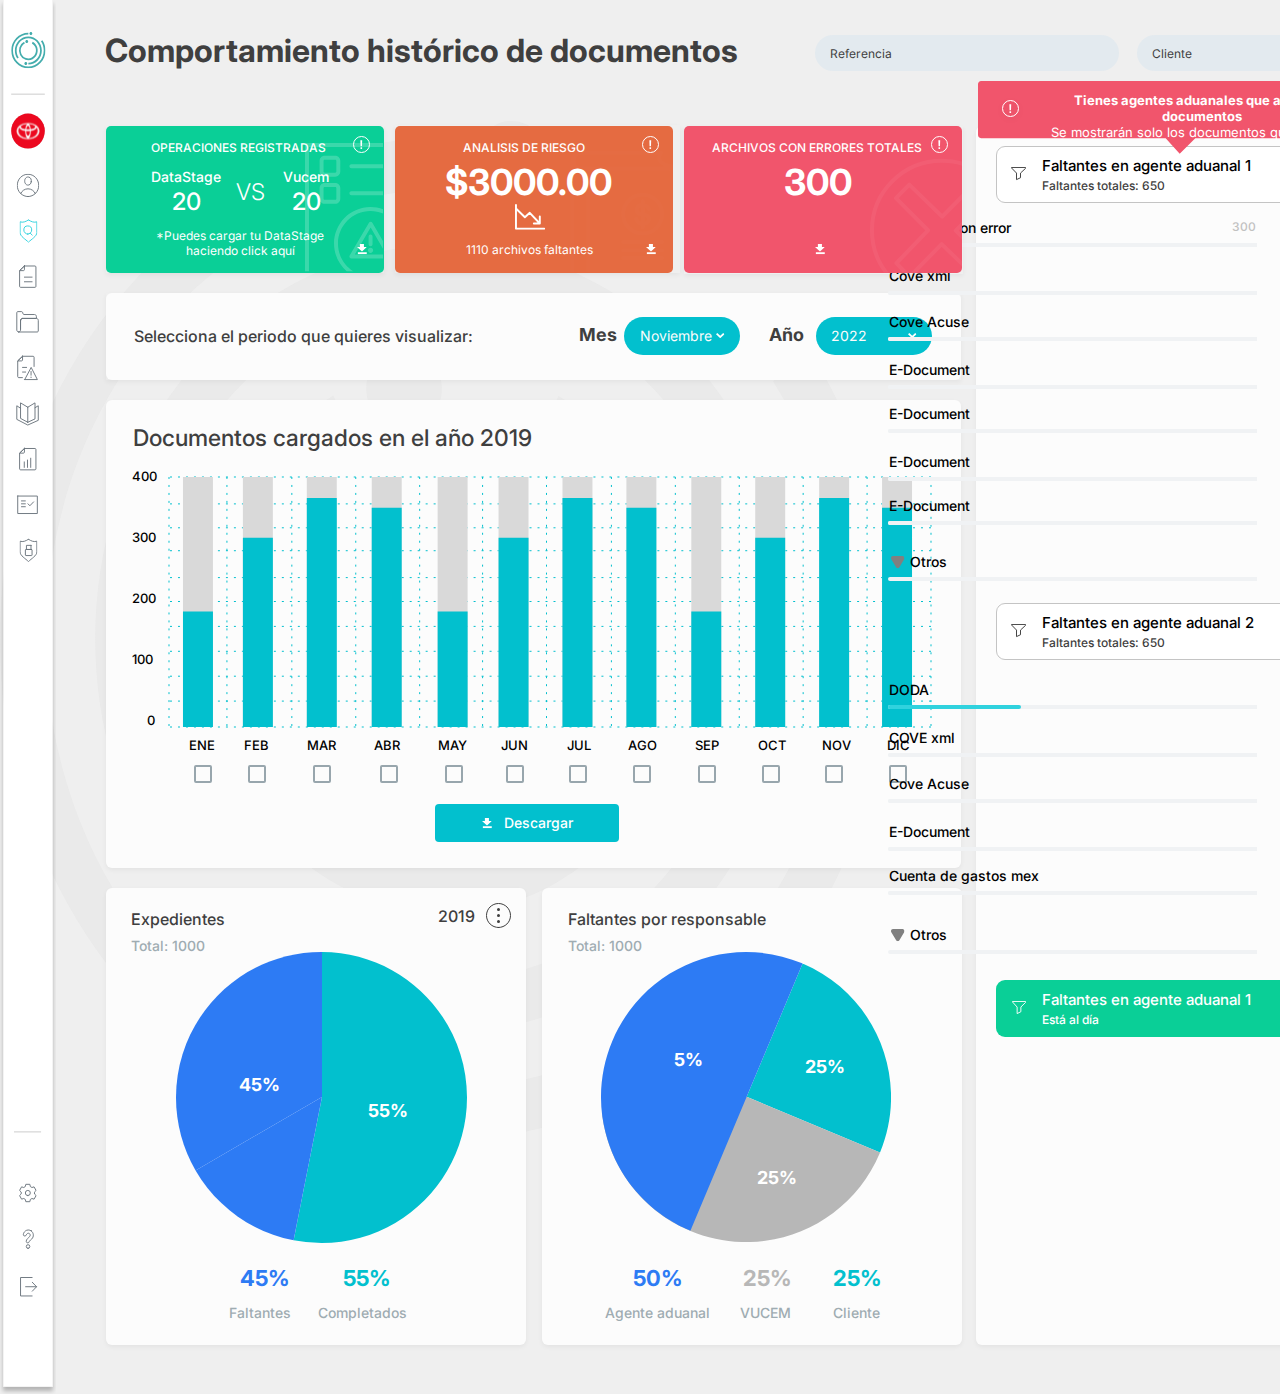
==== comportamiento-historico.html @ 71fe84ea "Updates" ====
<!DOCTYPE html><html><head><meta charset="utf-8"><meta name="viewport" content="initial-scale=1, width=device-width"><link rel="stylesheet" href="comportamiento-historico.23c548e2.css"><link rel="stylesheet" href="comportamiento-historico.319f1b45.css"><link rel="stylesheet" href="https://fonts.googleapis.com/css2?family=Inter:wght@300;400;500;600;700&display=swap"></head><body> <div class="comportamiento-historico1"> <img class="logo-fondo-icon2" alt src="logo-fondo.e79cb5a1.svg"> <img class="moleculenavigation-drawer-icon2" alt src="moleculenavigation-drawer2.df54825b.svg"> <div class="rectangle-parent8"> <div class="group-child53"></div> <b class="mes2">Mes</b> <div class="group-child54"></div> <div class="group-child55"></div> <div class="noviembre2">Noviembre</div> <img class="isolation-mode-icon30" alt src="isolation-mode.5a60eb8f.svg"> <img class="isolation-mode-icon31" alt src="isolation-mode.5a60eb8f.svg"> <div class="div39">2022</div> <b class="ao2">Año</b> <div class="selecciona-el-periodo2"> Selecciona el periodo que quieres visualizar: </div> </div> <div class="comportamiento-historico-child1"></div> <div class="comportamiento-historico-child2"></div> <div class="comportamiento-historico-child3"></div> <img class="comportamiento-historico-child4" alt src="group-10000023641.824ec498.svg"> <div class="comportamiento-historico-child5"></div> <div class="rectangle-parent9"> <div class="group-child56"></div> <img class="isolation-mode-icon32" alt src="isolation-mode11.f5ae2f3a.svg"> <img class="group-child57" alt src="group-1000002362.fb6d9d15.svg"> <div class="div40">400</div> <div class="div41">300</div> <div class="div42">200</div> <div class="div43">100</div> <div class="div44">0</div> <div class="ene1">ENE</div> <div class="feb1">feb</div> <div class="mar1">mar</div> <div class="abr1">abr</div> <div class="may1">may</div> <div class="descargar2">Descargar</div> <div class="jun2">jun</div> <div class="jul1">jul</div> <div class="ago1">ago</div> <div class="sep1">sep</div> <div class="oct1">oct</div> <div class="nov1">nov</div> <div class="dic1">dic</div> <div class="group-child58"></div> <div class="group-child59"></div> <div class="group-child60"></div> <div class="group-child61"></div> <div class="group-child62"></div> <div class="group-child63"></div> <div class="group-child64"></div> <div class="group-child65"></div> <div class="group-child66"></div> <div class="group-child67"></div> <div class="group-child68"></div> <div class="group-child69"></div> <div class="group-child70"></div> </div> <img class="isolation-mode-icon33" alt src="isolation-mode2.e21c428b.svg"> <b class="b24">45%</b> <b class="b25">5%</b> <b class="b26">25%</b> <b class="b27">25%</b> <b class="b28">55%</b> <div class="parent3"> <b class="b29">50%</b> <b class="b30">25%</b> <b class="b31">25%</b> <div class="agente-aduanal2">Agente aduanal</div> <div class="vucem4">VUCEM</div> <div class="cliente4">Cliente</div> </div> <div class="parent4"> <b class="b32">45%</b> <b class="b33">55%</b> <div class="agente-aduanal2">Faltantes</div> <div class="completados2">Completados</div> </div> <div class="expedientes2">Expedientes</div> <div class="faltantes-por-responsable2">Faltantes por responsable</div> <div class="total-10004">Total: 1000</div> <div class="total-10005">Total: 1000</div> <div class="new-symbol-2-container"> <img class="new-symbol-22" alt src="new-symbol-21.51bd54cf.svg"> <div class="div45">300</div> <div class="archivos-con-error-container"> <div class="div40">Archivos con error</div> <img class="group-child71" alt src="vector-2022.5d64fb43.svg"> <img class="group-child72" alt src="vector-21.d5eb3abe.svg"> </div> <div class="doda-container"> <div class="div40">DODA</div> <img class="group-child71" alt src="vector-2022.5d64fb43.svg"> <img class="group-child74" alt src="vector-211.3820659b.svg"> </div> <div class="cove-acuse-parent2"> <div class="div40">Cove Acuse</div> <img class="group-child71" alt src="vector-2022.5d64fb43.svg"> <img class="group-child72" alt src="vector-212.df379a11.svg"> </div> <div class="cove-acuse-parent3"> <div class="div40">Cove Acuse</div> <img class="group-child71" alt src="vector-2022.5d64fb43.svg"> <img class="group-child72" alt src="vector-212.df379a11.svg"> </div> <div class="e-document-parent7"> <div class="div40">E-Document</div> <img class="group-child71" alt src="vector-2022.5d64fb43.svg"> <img class="group-child72" alt src="vector-212.df379a11.svg"> </div> <div class="cuenta-de-gastos-mex-container"> <div class="div40">Cuenta de gastos mex</div> <img class="group-child71" alt src="vector-2022.5d64fb43.svg"> <img class="group-child72" alt src="vector-212.df379a11.svg"> </div> <div class="e-document-parent8"> <div class="div40">E-Document</div> <img class="group-child71" alt src="vector-2022.5d64fb43.svg"> <img class="group-child72" alt src="vector-212.df379a11.svg"> </div> <div class="group-parent4"> <img class="group-child85" alt src="group-1000002376.f6138ea1.svg"> <div class="otros4">Otros</div> <img class="group-child86" alt src="vector-2022.5d64fb43.svg"> </div> <div class="group-parent5"> <img class="group-child85" alt src="group-1000002376.f6138ea1.svg"> <div class="otros4">Otros</div> <img class="group-child86" alt src="vector-2022.5d64fb43.svg"> </div> <div class="cove-xml-parent2"> <div class="div40">Cove xml</div> <img class="group-child71" alt src="vector-2022.5d64fb43.svg"> <img class="group-child72" alt src="vector-212.df379a11.svg"> </div> <div class="cove-xml-parent3"> <div class="div40">COVE xml</div> <img class="group-child71" alt src="vector-2022.5d64fb43.svg"> <img class="group-child72" alt src="vector-212.df379a11.svg"> </div> <div class="e-document-parent9"> <div class="div40">E-Document</div> <img class="group-child71" alt src="vector-2022.5d64fb43.svg"> <img class="group-child72" alt src="vector-212.df379a11.svg"> </div> <div class="e-document-parent10"> <div class="div40">E-Document</div> <img class="group-child71" alt src="vector-2022.5d64fb43.svg"> <img class="group-child72" alt src="vector-212.df379a11.svg"> </div> <div class="e-document-parent11"> <div class="div40">E-Document</div> <img class="group-child71" alt src="vector-2022.5d64fb43.svg"> <img class="group-child72" alt src="vector-212.df379a11.svg"> </div> </div> <div class="documentos-cargados-en1"> Documentos cargados en el año 2019 </div> <div class="frame-parent14"> <div class="wrapper1"> <div class="div46">2019</div> </div> <img class="layer-10-icon2" alt src="layer-10.475f1322.svg"> </div> <div class="moleculecardoperaciones-regi1"> <div class="rectangle-parent10"> <div class="group-child99"></div> <img class="group-child100" alt src="group-1000002359.9cd42674.svg"> <div class="isolation-mode3"> <img class="new-symbol-18" alt src="new-symbol-1.5f36f04e.svg"> </div> <div class="frame-parent15"> <div class="operaciones-registradas-container"> <div class="operaciones-registradas2"> operaciones registradas </div> <div class="frame-parent16"> <div class="frame-parent17"> <div class="datastage-container"> <div class="div46">DataStage</div> <div class="div47">20</div> </div> <div class="vs1">VS</div> </div> <div class="datastage-container"> <div class="div46">Vucem</div> <div class="div47">20</div> </div> </div> </div> <div class="puedes-cargar-tu-container2"> <p class="puedes-cargar-tu2">*Puedes cargar tu DataStage</p> <p class="puedes-cargar-tu2">haciendo click aquí</p> </div> </div> <img class="isolation-mode-icon34" alt src="isolation-mode3.e0774b83.svg"> </div> </div> <div class="moleculeagente-aduanalitem6"> <img class="isolation-mode-icon35" alt> <div class="moleculeagente-aduanalitem-child4"></div> <div class="vector-parent7"> <img class="vector-icon8" alt src="vector.a9aad606.svg"> <div class="frame-parent18"> <div class="frame-parent19"> <div class="faltantes-en-agente-aduanal-1-parent4"> <div class="div46">Faltantes en agente aduanal 1</div> <div class="faltantes-totales-6504">Faltantes totales: 650</div> </div> <div class="div49">80%</div> </div> <img class="symbol-editing-mode-icon6" alt src="symbol-editing-mode.547e6ba6.svg"> </div> </div> <img class="new-symbol-19" alt src="new-symbol-1.5f36f04e.svg"> </div> <div class="isolation-mode4"> <img class="vector-icon9" alt src="vector1.0c8d5113.svg"> <div class="group-parent6"> <img class="group-child101" alt src="group-1000002355.77ada35c.svg"> <div class="tienes-agentes-aduanales-container1"> <p class="puedes-cargar-tu2"> <b>Tienes agentes aduanales que adeudan documentos</b> </p> <p class="puedes-cargar-tu2"> Se mostrarán solo los documentos que adeudan </p> </div> </div> </div> <div class="moleculeagente-aduanalitem7"> <img class="isolation-mode-icon35" alt> <div class="moleculeagente-aduanalitem-child5"></div> <div class="vector-parent8"> <img class="vector-icon10" alt src="vector2.eb79e89e.svg"> <div class="frame-parent20"> <div class="frame-wrapper2"> <div class="faltantes-en-agente-aduanal-1-parent4"> <div class="div46">Faltantes en agente aduanal 1</div> <div class="est-al-da2">Está al día</div> </div> </div> <img class="symbol-editing-mode-icon7" alt src="symbol-editing-mode1.3e89d37f.svg"> </div> </div> <img class="new-symbol-19" alt src="new-symbol-111.70303b11.svg"> </div> <div class="moleculeagente-aduanalitem8"> <img class="isolation-mode-icon35" alt> <div class="moleculeagente-aduanalitem-child4"></div> <div class="vector-parent7"> <img class="vector-icon8" alt src="vector.a9aad606.svg"> <div class="frame-parent18"> <div class="frame-parent19"> <div class="faltantes-en-agente-aduanal-1-parent4"> <div class="div46">Faltantes en agente aduanal 2</div> <div class="faltantes-totales-6504">Faltantes totales: 650</div> </div> <div class="div49">50%</div> </div> <img class="symbol-editing-mode-icon6" alt src="symbol-editing-mode.547e6ba6.svg"> </div> </div> <img class="new-symbol-19" alt src="new-symbol-21.51bd54cf.svg"> </div> <div class="moleculecardanalisis-de-ries2"> <div class="rectangle-parent11"> <div class="group-child102"></div> <img class="isolation-mode-icon38" alt src="isolation-mode4.0135f612.svg"> <div class="analisis-de-riesgo2">analisis de riesgo</div> <div class="archivos-faltantes2">1110 archivos faltantes</div> <img class="isolation-mode-icon39" alt src="isolation-mode3.e0774b83.svg"> <img class="isolation-mode-icon40" alt src="isolation-mode5.037cd72f.svg"> </div> <img class="group-icon5" alt src="group.2ee50f63.svg"> <b class="b34">$3000.00</b> </div> <div class="moleculecardarchivos-con-err2"> <div class="rectangle-parent10"> <div class="rectangle-parent12"> <div class="group-child103"></div> <img class="isolation-mode-icon41" alt src="isolation-mode4.0135f612.svg"> <div class="archivos-con-errores2"> archivos con errores totales </div> <img class="isolation-mode-icon39" alt src="isolation-mode3.e0774b83.svg"> </div> <b class="b35">300</b> <img class="group-icon6" alt src="group11.dbb8f8ea.svg"> </div> </div> <div class="comportamiento-historico-child6"></div> <b class="comportamiento-histrico-de2">Comportamiento histórico de documentos</b> <div class="referencia-container"> <div class="referencia2">Referencia</div> <img class="atomfindersearch-icon4" alt src="atomfindersearch-icon1.225d5815.svg"> </div> <div class="cliente-container"> <div class="referencia2">Cliente</div> <img class="atomfindersearch-icon4" alt src="atomfindersearch-icon1.225d5815.svg"> </div> </div> </body></html>
---- comportamiento-historico.23c548e2.css ----
body{margin:0;line-height:normal}:root{--font-inter:Inter;--font-size-smi:13px;--font-size-5xl:24px;--font-size-sm:14px;--font-size-xs:12px;--font-size-4xl:23px;--font-size-13xl:32px;--font-size-17xl:36px;--font-size-base:16px;--font-size-mini:15px;--font-size-3xl:22px;--font-size-lg:18px;--color-whitesmoke:#efefef;--color-white:#fff;--color-mediumseagreen:#0acf97;--color-aliceblue:#e3eaef;--color-darkslategray:#3f3f3f;--color-indianred:#f1556c;--color-coral:#e56b41;--color-black:#000;--color-silver-100:#c4c4c4;--color-silver-200:#c1c1c1;--color-silver-300:#b7b7b7;--color-gray:#fcfcfc;--color-darkgray-100:#9facb2;--color-darkgray-200:#98a6ad;--color-darkturquoise:#02c0ce;--color-darkturquoise-100:#02c0ce00;--color-royalblue:#2d7bf4;--color-gainsboro-100:#ddd;--color-gainsboro-200:#d9d9d900;--icon-color:#6c757d;--gap-11xs:2px;--gap-307xl:326px;--gap-298xl:317px;--gap-10xs:3px;--gap-base:16px;--gap-2xs:11px;--gap-xs:12px;--gap-smi:13px;--gap-lg:18px;--gap-mini:15px;--padding-7xs:6px;--padding-mini:15px;--padding-5xl:24px;--br-8xs:5px;--br-31xl:50px;--br-4xs:9px;--br-7xs:6px;--br-9xs:4px;--br-11xs:2px;--br-lgi:19px;--bubbles:0px 4px 4px #00000040,0px 2px 5px #0000000d}
/*# sourceMappingURL=comportamiento-historico.23c548e2.css.map */
---- comportamiento-historico.319f1b45.css ----
.logo-fondo-icon2{height:73.08%;width:69.58%;max-width:100%;max-height:100%;opacity:.41;position:absolute;inset:8.68% 30.42% 18.24% 0;overflow:hidden}.group-child53,.moleculenavigation-drawer-icon2{width:56px;height:1394px;position:absolute;top:0;left:0}.group-child53{border-radius:var(--br-7xs);background-color:var(--color-gray);width:855px;height:87px}.mes2{position:absolute;top:31px;left:473px}.group-child54,.group-child55{border-radius:var(--br-lgi);background-color:var(--color-darkturquoise);width:116px;height:38px;position:absolute;top:24px;left:518px}.group-child55{left:710px}.noviembre2{font-size:var(--font-size-sm);color:var(--color-gray);position:absolute;top:34px;left:534px}.isolation-mode-icon30,.isolation-mode-icon31{width:9.41px;height:6.12px;position:absolute;top:40px;left:610px;overflow:hidden}.isolation-mode-icon31{left:802px}.ao2,.div39{position:absolute}.div39{font-size:var(--font-size-sm);color:var(--color-gray);top:34px;left:725px}.ao2{top:31px;left:663px}.selecciona-el-periodo2{font-size:var(--font-size-base);font-weight:500;position:absolute;top:33px;left:28px}.rectangle-parent8{width:855px;height:87px;color:var(--color-darkslategray);position:absolute;top:293px;left:106px;box-shadow:0 2px 5px #0000000d}.comportamiento-historico-child1,.comportamiento-historico-child2,.comportamiento-historico-child3{border-radius:var(--br-7xs);background-color:var(--color-gray);width:855px;height:468px;position:absolute;top:400px;left:106px;box-shadow:0 2px 5px #0000000d}.comportamiento-historico-child2,.comportamiento-historico-child3{width:420px;height:457px;top:888px}.comportamiento-historico-child3{left:542px}.comportamiento-historico-child4{width:291.06px;height:291.07px;position:absolute;top:952px;left:601px}.comportamiento-historico-child5{border-radius:var(--br-7xs);background-color:var(--color-gray);width:420px;height:1219px;position:absolute;top:126px;left:976px;box-shadow:0 2px 5px #0000000d}.group-child56{border-radius:var(--br-9xs);background-color:var(--color-darkturquoise);width:184px;height:38px;position:absolute;top:336px;left:303px}.group-child57,.isolation-mode-icon32{width:9.87px;height:11.07px;position:absolute;top:350px;left:350px;overflow:hidden}.group-child57{height:67.38%;width:95.5%;max-width:100%;max-height:100%;inset:2.01% -.06% 30.61% 4.56%}.div40,.div41,.div42,.div43{font-weight:500;position:absolute;top:0;left:0}.div41,.div42,.div43{top:61px}.div42,.div43{top:122px}.div43{top:183px}.div44{top:244px;left:15px}.div44,.ene1,.feb1{font-weight:500;position:absolute}.ene1{top:269px;left:57px}.feb1{left:112px}.abr1,.feb1,.mar1{text-transform:uppercase;top:269px}.mar1{font-weight:500;position:absolute;left:175px}.abr1{left:242px}.abr1,.descargar2,.may1{font-weight:500;position:absolute}.may1{text-transform:uppercase;top:269px;left:306px}.descargar2{font-size:var(--font-size-sm);color:var(--color-white);top:346px;left:372px}.ago1,.dic1,.jul1,.jun2,.nov1,.oct1,.sep1{text-transform:uppercase;font-weight:500;position:absolute;top:269px;left:369px}.ago1,.dic1,.jul1,.nov1,.oct1,.sep1{left:435px}.ago1,.dic1,.nov1,.oct1,.sep1{left:496px}.dic1,.nov1,.oct1,.sep1{left:563px}.dic1,.nov1,.oct1{left:626px}.dic1,.nov1{left:690px}.dic1{left:755px}.group-child58,.group-child59{border-radius:var(--br-11xs);border:2px solid var(--color-darkgray-200);box-sizing:border-box;width:18px;height:18px;position:absolute;top:297px;left:62px}.group-child59{left:116px}.group-child60,.group-child61,.group-child62,.group-child63,.group-child64,.group-child65,.group-child66,.group-child67,.group-child68,.group-child69{border-radius:var(--br-11xs);border:2px solid var(--color-darkgray-200);box-sizing:border-box;width:18px;height:18px;position:absolute;top:297px;left:181px}.group-child61,.group-child62,.group-child63,.group-child64,.group-child65,.group-child66,.group-child67,.group-child68,.group-child69{left:248px}.group-child62,.group-child63,.group-child64,.group-child65,.group-child66,.group-child67,.group-child68,.group-child69{left:313px}.group-child63,.group-child64,.group-child65,.group-child66,.group-child67,.group-child68,.group-child69{left:374px}.group-child64,.group-child65,.group-child66,.group-child67,.group-child68,.group-child69{left:437px}.group-child65,.group-child66,.group-child67,.group-child68,.group-child69{left:501px}.group-child66,.group-child67,.group-child68,.group-child69{left:566px}.group-child67,.group-child68,.group-child69{left:630px}.group-child68,.group-child69{left:693px}.group-child69{left:757px}.group-child70{border-radius:var(--br-9xs);background-color:var(--color-gainsboro-200);width:184px;height:38px;position:absolute;top:336px;left:303px}.rectangle-parent9{width:800px;height:374px;font-size:var(--font-size-smi);color:var(--color-black);position:absolute;top:468px;left:132px}.isolation-mode-icon33{width:291px;height:291px;position:absolute;top:952px;left:176px;overflow:hidden}.b24,.b25,.b26,.b27{position:absolute;top:1074px;left:239px}.b25,.b26,.b27{top:1049px;left:674px}.b26,.b27{top:1167px;left:757px}.b27{top:1056px;left:805px}.b28,.b29,.b30,.b31{position:absolute;top:1100px;left:368px}.b29,.b30,.b31{color:var(--color-royalblue);top:0;left:28px}.b30,.b31{color:var(--color-silver-300);left:138px}.b31{color:var(--color-darkturquoise);left:228px}.agente-aduanal2,.cliente4,.vucem4{font-size:var(--font-size-sm);font-weight:500;position:absolute;top:39px;left:0}.cliente4,.vucem4{left:135px}.cliente4{left:228px}.parent3{width:276px;height:56px;font-size:var(--font-size-3xl);color:var(--color-darkgray-100);position:absolute;top:1265px;left:605px}.b32,.b33{color:var(--color-royalblue);position:absolute;top:0;left:11px}.b33{color:var(--color-darkturquoise);left:114px}.completados2{font-size:var(--font-size-sm);font-weight:500;position:absolute;top:39px;left:89px}.parent4{width:179px;height:56px;font-size:var(--font-size-3xl);color:var(--color-darkgray-100);position:absolute;top:1265px;left:229px}.expedientes2,.faltantes-por-responsable2,.total-10004,.total-10005{font-size:var(--font-size-base);color:var(--color-darkslategray);font-weight:500;position:absolute;top:909px;left:131px}.faltantes-por-responsable2,.total-10004,.total-10005{left:568px}.total-10004,.total-10005{font-size:var(--font-size-sm);color:var(--color-darkgray-100);top:937px;left:131px}.total-10005{left:568px}.new-symbol-22{height:1.51%;width:2.68%;max-width:100%;max-height:100%;position:absolute;inset:55.53% 1.39% 42.96% 95.92%;overflow:hidden}.div45{font-size:var(--font-size-xs);color:var(--color-silver-200);font-weight:500;position:absolute;top:0;left:343px}.group-child71,.group-child72{width:369px;height:4px;position:absolute;top:24px;left:-1px}.group-child72{width:66px}.archivos-con-error-container{width:368px;height:26px;position:absolute;top:0;left:0}.doda-container,.group-child74{width:133px;height:4px;position:absolute;top:24px;left:-1px}.doda-container{width:368px;height:26px;top:462px;left:0}.cove-acuse-parent2,.cove-acuse-parent3,.e-document-parent7{width:368px;height:26px;position:absolute;top:94px;left:0}.cove-acuse-parent3,.e-document-parent7{top:556px}.e-document-parent7{top:186px}.cuenta-de-gastos-mex-container,.e-document-parent8,.group-child85{width:368px;height:26px;position:absolute;top:648px;left:0}.e-document-parent8,.group-child85{top:278px}.group-child85{width:14.44px;height:13.21px;top:3px;left:1px}.otros4{font-weight:500;position:absolute;top:0;left:20px}.group-child86{width:369px;height:4px;position:absolute;top:24px;left:-2px}.group-parent4,.group-parent5{width:367px;height:26px;position:absolute;top:334px;left:1px}.group-parent5{top:707px}.cove-xml-parent2,.cove-xml-parent3{width:368px;height:26px;position:absolute;top:48px;left:0}.cove-xml-parent3{top:510px}.e-document-parent10,.e-document-parent11,.e-document-parent9{width:368px;height:26px;position:absolute;top:142px;left:0}.e-document-parent10,.e-document-parent11{top:604px}.e-document-parent11{top:234px}.new-symbol-2-container{height:52.58%;width:25.56%;font-size:var(--font-size-sm);color:var(--color-black);position:absolute;inset:15.71% 5% 31.71% 69.44%}.documentos-cargados-en1{font-size:var(--font-size-4xl);color:var(--color-darkslategray);font-weight:500;position:absolute;top:424px;left:133px}.div46{font-weight:500;position:relative}.wrapper1{flex-direction:row;justify-content:flex-start;align-items:center;display:flex}.layer-10-icon2{width:25px;height:25px;flex-shrink:0;position:relative;overflow:hidden}.frame-parent14{justify-content:center;align-items:center;gap:var(--gap-2xs);font-size:var(--font-size-base);color:var(--color-darkslategray);flex-direction:row;display:flex;position:absolute;top:903px;left:438px}.group-child99{height:100%;width:99.96%;border-radius:var(--br-8xs);background-color:var(--color-mediumseagreen);position:absolute;inset:0 .04% 0 0}.group-child100{height:88.07%;width:28.44%;max-width:100%;max-height:100%;position:absolute;inset:11.56% 0 .36% 71.56%;overflow:hidden}.new-symbol-18{width:9.87px;height:11.07px;flex-shrink:0;position:relative;overflow:hidden}.isolation-mode3{width:3.55%;flex-direction:row;justify-content:flex-start;align-items:flex-start;display:flex;position:absolute;top:calc(50% + 44.5px);left:90.26%;right:6.2%;overflow:hidden}.operaciones-registradas2{text-transform:uppercase;font-weight:500;position:relative}.div47{font-size:var(--font-size-5xl);font-weight:500;position:relative}.datastage-container{justify-content:flex-start;align-items:center;gap:var(--gap-11xs);flex-direction:column;display:flex}.vs1{font-size:var(--font-size-4xl);font-weight:300;position:relative}.frame-parent17{justify-content:flex-start;align-items:center;gap:var(--gap-mini);flex-direction:row;display:flex}.frame-parent16,.operaciones-registradas-container{justify-content:flex-start;align-items:flex-start;display:flex}.frame-parent16{gap:var(--gap-lg);font-size:var(--font-size-sm);flex-direction:row}.operaciones-registradas-container{gap:var(--gap-smi);flex-direction:column}.puedes-cargar-tu2{margin:0}.puedes-cargar-tu-container2{text-align:center;position:relative}.frame-parent15{justify-content:flex-start;align-items:center;gap:var(--gap-xs);flex-direction:column;display:flex;position:absolute;top:14px;left:45px}.isolation-mode-icon34{height:11.56%;width:6.11%;max-width:100%;max-height:100%;position:absolute;inset:6.8% 5.07% 81.63% 88.82%;overflow:hidden}.rectangle-parent10{height:100%;width:100%;position:absolute;inset:0}.moleculecardoperaciones-regi1{width:278.1px;height:147px;font-size:var(--font-size-xs);position:absolute;top:126px;left:106px;box-shadow:0 2px 5px #0000000d}.isolation-mode-icon35{height:25.11%;width:3.91%;max-width:100%;max-height:100%;position:absolute;inset:38.6% 92.19% 36.3% 3.91%;overflow:hidden}.moleculeagente-aduanalitem-child4{height:100%;width:100%;border-radius:var(--br-4xs);background-color:var(--color-white);border:1px solid var(--color-silver-100);box-sizing:border-box;position:absolute;inset:0}.vector-icon8{width:15px;height:14.31px;position:absolute;top:17px;left:-.5px}.faltantes-totales-6504{font-size:var(--font-size-xs);color:var(--color-darkslategray);font-weight:500;position:relative}.faltantes-en-agente-aduanal-1-parent4{justify-content:flex-start;align-items:flex-start;gap:var(--gap-10xs);flex-direction:column;display:flex;position:absolute;top:0;left:0}.div49{font-size:var(--font-size-base);font-weight:500;position:absolute;top:8.5px;left:250px}.frame-parent19{width:284px;height:36px;position:absolute;top:6px;left:0}.symbol-editing-mode-icon6{width:35px;height:48px;position:absolute;top:0;left:300px;overflow:hidden}.frame-parent18{width:335px;height:48px;position:absolute;top:0;left:30px}.new-symbol-19,.vector-parent7{height:84.21%;width:95.05%;position:absolute;inset:7.02% .91% 8.77% 4.04%}.new-symbol-19{height:19.42%;width:2.57%;max-width:100%;max-height:100%;inset:40.35% 4.46% 40.23% 92.97%;overflow:hidden}.moleculeagente-aduanalitem6{width:384px;height:57px;font-size:var(--font-size-mini);color:var(--color-black);position:absolute;top:146px;left:996px}.group-child101,.vector-icon9{height:99.99%;width:100%;max-width:100%;max-height:100%;position:absolute;inset:0 0 .01%;overflow:hidden}.group-child101{height:84.38%;width:7.34%;inset:15.63% 94.02% 0 -1.36%}.group-parent6,.tienes-agentes-aduanales-container1{position:absolute;top:0;left:8.7%}.group-parent6{height:43.98%;width:88.46%;inset:15.12% 5.77% 40.9%}.isolation-mode4{width:416px;height:72.76px;text-align:center;font-size:var(--font-size-smi);position:absolute;top:81px;left:978px;overflow:hidden}.moleculeagente-aduanalitem-child5{height:100%;width:100%;border-radius:var(--br-4xs);background-color:var(--color-mediumseagreen);position:absolute;inset:0}.vector-icon10{width:15px;height:14.31px;position:relative}.est-al-da2{font-size:var(--font-size-xs);font-weight:500;position:relative}.frame-wrapper2{width:284px;height:36px;position:relative}.symbol-editing-mode-icon7{width:35px;height:48px;flex-shrink:0;position:relative;overflow:hidden}.frame-parent20,.vector-parent8{justify-content:flex-start;align-items:center;gap:var(--gap-base);flex-direction:row;display:flex}.vector-parent8{height:84.21%;width:95.05%;position:absolute;inset:7.02% .91% 8.77% 4.04%}.moleculeagente-aduanalitem7,.moleculeagente-aduanalitem8{width:384px;height:57px;font-size:var(--font-size-mini);position:absolute;top:980px;left:996px}.moleculeagente-aduanalitem8{color:var(--color-black);top:603px}.group-child102{height:100%;width:100%;border-radius:var(--br-8xs);background-color:var(--color-coral);position:absolute;inset:0}.isolation-mode-icon38{height:7.53%;width:3.55%;max-width:100%;max-height:100%;position:absolute;inset:80.27% 6.16% 12.2% 90.29%;overflow:hidden}.analisis-de-riesgo2{text-transform:uppercase;font-weight:500;position:absolute;top:9.52%;left:24.46%}.archivos-faltantes2{text-align:center;position:absolute;top:78.91%;left:25.54%}.isolation-mode-icon39,.isolation-mode-icon40{height:11.56%;width:6.12%;max-width:100%;max-height:100%;position:absolute;inset:6.8% 5.04% 81.63% 88.85%;overflow:hidden}.isolation-mode-icon40{height:17.57%;width:11.23%;inset:53.06% 45.61% 29.37% 43.17%}.group-icon5,.rectangle-parent11{height:99.32%;width:97.49%;position:absolute;inset:.68% 2.51% 0 0}.group-icon5{height:98.99%;width:39.63%;max-width:100%;max-height:100%;opacity:.1;top:1.35%;bottom:-.34%;left:57.86%;overflow:hidden}.b34{font-size:var(--font-size-17xl);position:absolute;top:23.65%;left:17.53%}.moleculecardanalisis-de-ries2{width:285.16px;height:148px;font-size:var(--font-size-xs);position:absolute;top:125px;left:395px;box-shadow:0 2px 5px #0000000d}.group-child103{height:100%;width:100%;border-radius:var(--br-8xs);background-color:var(--color-indianred);position:absolute;inset:0}.isolation-mode-icon41{height:7.53%;width:3.55%;max-width:100%;max-height:100%;position:absolute;inset:80.27% 49.33% 12.2% 47.12%;overflow:hidden}.archivos-con-errores2{text-transform:uppercase;font-weight:500;position:absolute;top:9.52%;left:10.07%}.rectangle-parent12{height:99.66%;width:99.75%;position:absolute;inset:0 .25% .34% 0}.b35{font-size:var(--font-size-17xl);position:absolute;top:23.05%;left:35.88%}.group-icon6{height:99.32%;width:49.05%;max-width:100%;max-height:100%;opacity:.5;position:absolute;inset:.68% 0 0 50.95%;overflow:hidden}.moleculecardarchivos-con-err2{width:278.71px;height:147.5px;font-size:var(--font-size-xs);position:absolute;top:126px;left:684px;box-shadow:0 2px 5px #0000000d}.comportamiento-historico-child6{width:59px;height:20px;background-color:#d9d9d9;position:absolute;top:273px;left:1581px}.comportamiento-histrico-de2{font-size:var(--font-size-13xl);color:var(--color-darkslategray);width:679px;align-items:center;display:flex;position:absolute;top:31px;left:105px}.referencia2{position:relative}.atomfindersearch-icon4{width:24px;height:24px;position:relative}.cliente-container,.referencia-container{border-radius:var(--br-31xl);background-color:var(--color-aliceblue);width:304px;padding:var(--padding-7xs)var(--padding-mini);box-sizing:border-box;justify-content:flex-start;align-items:center;gap:var(--gap-298xl);font-size:var(--font-size-xs);color:var(--color-darkslategray);flex-direction:row;display:flex;position:absolute;top:35px;left:815px;overflow:hidden}.cliente-container{width:262px;gap:var(--gap-307xl);left:1137px}.comportamiento-historico1{background-color:var(--color-whitesmoke);width:100%;height:1394px;text-align:left;font-size:var(--font-size-lg);color:var(--color-white);font-family:var(--font-inter);position:relative;overflow:hidden}
/*# sourceMappingURL=comportamiento-historico.319f1b45.css.map */
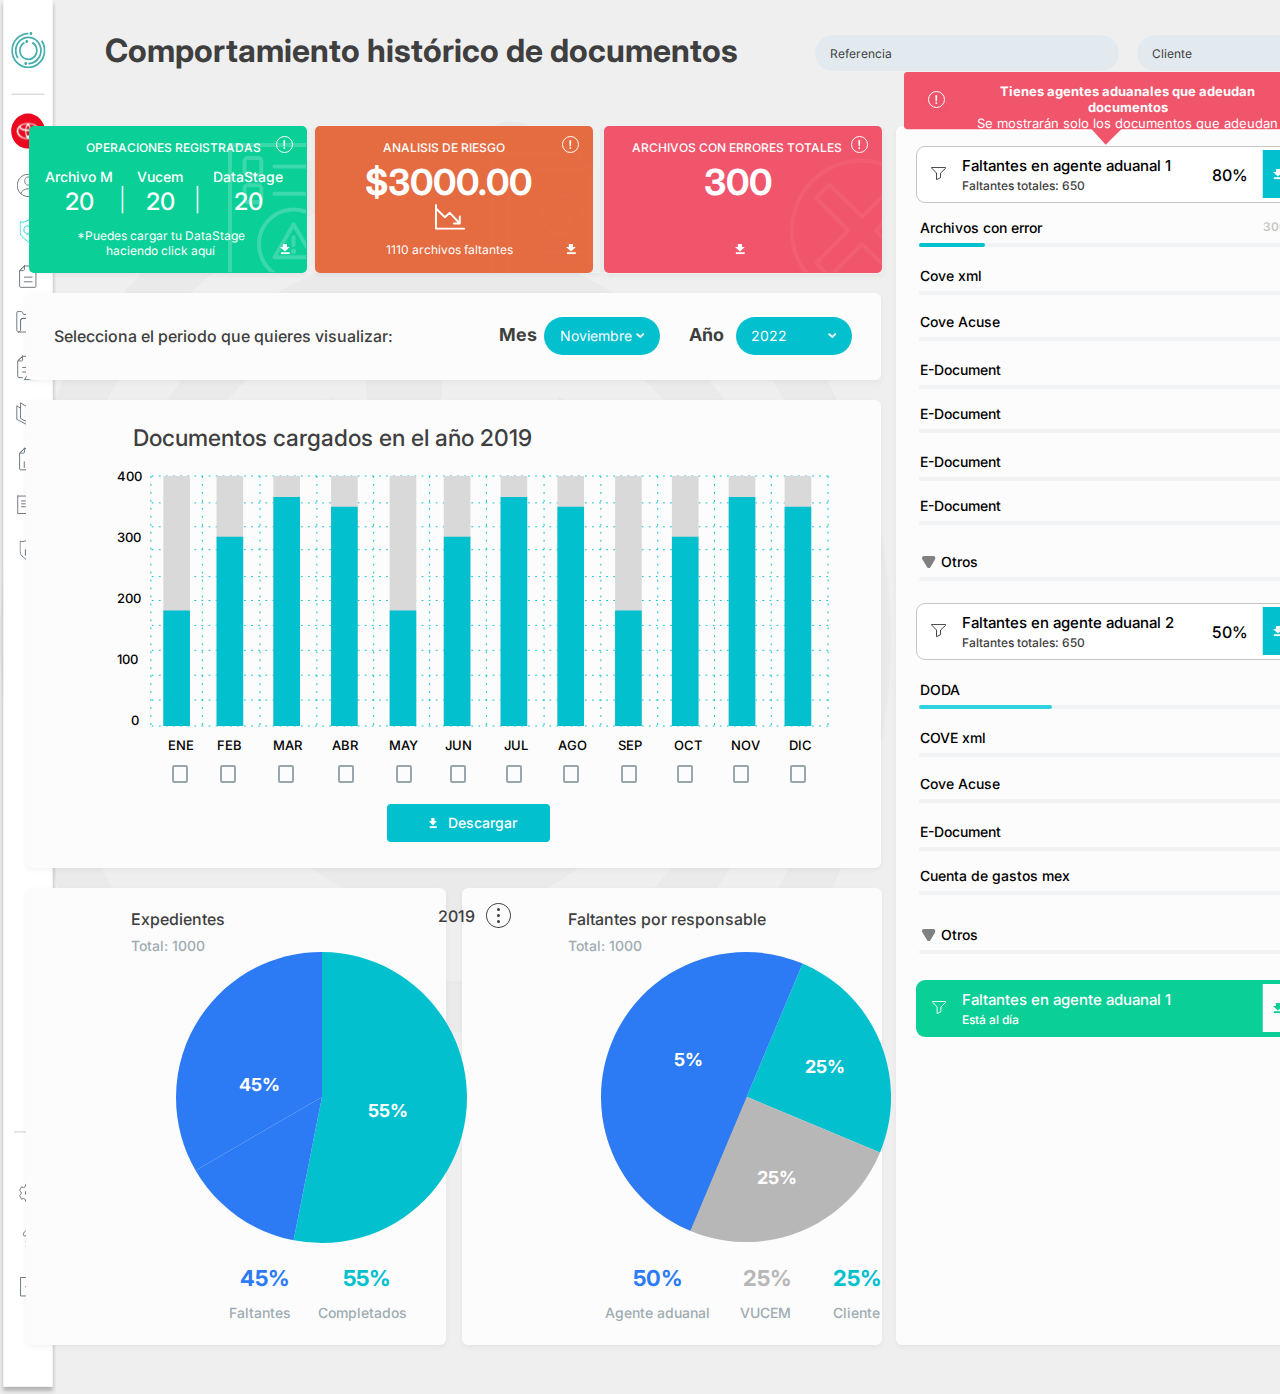
==== commit 71411e3b: "Updates" ====
--- a/comportamiento-historico.html
+++ b/comportamiento-historico.html
@@ -1 +1 @@
-<!DOCTYPE html><html><head><meta charset="utf-8"><meta name="viewport" content="initial-scale=1, width=device-width"><link rel="stylesheet" href="comportamiento-historico.23c548e2.css"><link rel="stylesheet" href="comportamiento-historico.319f1b45.css"><link rel="stylesheet" href="https://fonts.googleapis.com/css2?family=Inter:wght@300;400;500;600;700&display=swap"></head><body> <div class="comportamiento-historico1"> <img class="logo-fondo-icon2" alt src="logo-fondo.e79cb5a1.svg"> <img class="moleculenavigation-drawer-icon2" alt src="moleculenavigation-drawer2.df54825b.svg"> <div class="rectangle-parent8"> <div class="group-child53"></div> <b class="mes2">Mes</b> <div class="group-child54"></div> <div class="group-child55"></div> <div class="noviembre2">Noviembre</div> <img class="isolation-mode-icon30" alt src="isolation-mode.5a60eb8f.svg"> <img class="isolation-mode-icon31" alt src="isolation-mode.5a60eb8f.svg"> <div class="div39">2022</div> <b class="ao2">Año</b> <div class="selecciona-el-periodo2"> Selecciona el periodo que quieres visualizar: </div> </div> <div class="comportamiento-historico-child1"></div> <div class="comportamiento-historico-child2"></div> <div class="comportamiento-historico-child3"></div> <img class="comportamiento-historico-child4" alt src="group-10000023641.824ec498.svg"> <div class="comportamiento-historico-child5"></div> <div class="rectangle-parent9"> <div class="group-child56"></div> <img class="isolation-mode-icon32" alt src="isolation-mode11.f5ae2f3a.svg"> <img class="group-child57" alt src="group-1000002362.fb6d9d15.svg"> <div class="div40">400</div> <div class="div41">300</div> <div class="div42">200</div> <div class="div43">100</div> <div class="div44">0</div> <div class="ene1">ENE</div> <div class="feb1">feb</div> <div class="mar1">mar</div> <div class="abr1">abr</div> <div class="may1">may</div> <div class="descargar2">Descargar</div> <div class="jun2">jun</div> <div class="jul1">jul</div> <div class="ago1">ago</div> <div class="sep1">sep</div> <div class="oct1">oct</div> <div class="nov1">nov</div> <div class="dic1">dic</div> <div class="group-child58"></div> <div class="group-child59"></div> <div class="group-child60"></div> <div class="group-child61"></div> <div class="group-child62"></div> <div class="group-child63"></div> <div class="group-child64"></div> <div class="group-child65"></div> <div class="group-child66"></div> <div class="group-child67"></div> <div class="group-child68"></div> <div class="group-child69"></div> <div class="group-child70"></div> </div> <img class="isolation-mode-icon33" alt src="isolation-mode2.e21c428b.svg"> <b class="b24">45%</b> <b class="b25">5%</b> <b class="b26">25%</b> <b class="b27">25%</b> <b class="b28">55%</b> <div class="parent3"> <b class="b29">50%</b> <b class="b30">25%</b> <b class="b31">25%</b> <div class="agente-aduanal2">Agente aduanal</div> <div class="vucem4">VUCEM</div> <div class="cliente4">Cliente</div> </div> <div class="parent4"> <b class="b32">45%</b> <b class="b33">55%</b> <div class="agente-aduanal2">Faltantes</div> <div class="completados2">Completados</div> </div> <div class="expedientes2">Expedientes</div> <div class="faltantes-por-responsable2">Faltantes por responsable</div> <div class="total-10004">Total: 1000</div> <div class="total-10005">Total: 1000</div> <div class="new-symbol-2-container"> <img class="new-symbol-22" alt src="new-symbol-21.51bd54cf.svg"> <div class="div45">300</div> <div class="archivos-con-error-container"> <div class="div40">Archivos con error</div> <img class="group-child71" alt src="vector-2022.5d64fb43.svg"> <img class="group-child72" alt src="vector-21.d5eb3abe.svg"> </div> <div class="doda-container"> <div class="div40">DODA</div> <img class="group-child71" alt src="vector-2022.5d64fb43.svg"> <img class="group-child74" alt src="vector-211.3820659b.svg"> </div> <div class="cove-acuse-parent2"> <div class="div40">Cove Acuse</div> <img class="group-child71" alt src="vector-2022.5d64fb43.svg"> <img class="group-child72" alt src="vector-212.df379a11.svg"> </div> <div class="cove-acuse-parent3"> <div class="div40">Cove Acuse</div> <img class="group-child71" alt src="vector-2022.5d64fb43.svg"> <img class="group-child72" alt src="vector-212.df379a11.svg"> </div> <div class="e-document-parent7"> <div class="div40">E-Document</div> <img class="group-child71" alt src="vector-2022.5d64fb43.svg"> <img class="group-child72" alt src="vector-212.df379a11.svg"> </div> <div class="cuenta-de-gastos-mex-container"> <div class="div40">Cuenta de gastos mex</div> <img class="group-child71" alt src="vector-2022.5d64fb43.svg"> <img class="group-child72" alt src="vector-212.df379a11.svg"> </div> <div class="e-document-parent8"> <div class="div40">E-Document</div> <img class="group-child71" alt src="vector-2022.5d64fb43.svg"> <img class="group-child72" alt src="vector-212.df379a11.svg"> </div> <div class="group-parent4"> <img class="group-child85" alt src="group-1000002376.f6138ea1.svg"> <div class="otros4">Otros</div> <img class="group-child86" alt src="vector-2022.5d64fb43.svg"> </div> <div class="group-parent5"> <img class="group-child85" alt src="group-1000002376.f6138ea1.svg"> <div class="otros4">Otros</div> <img class="group-child86" alt src="vector-2022.5d64fb43.svg"> </div> <div class="cove-xml-parent2"> <div class="div40">Cove xml</div> <img class="group-child71" alt src="vector-2022.5d64fb43.svg"> <img class="group-child72" alt src="vector-212.df379a11.svg"> </div> <div class="cove-xml-parent3"> <div class="div40">COVE xml</div> <img class="group-child71" alt src="vector-2022.5d64fb43.svg"> <img class="group-child72" alt src="vector-212.df379a11.svg"> </div> <div class="e-document-parent9"> <div class="div40">E-Document</div> <img class="group-child71" alt src="vector-2022.5d64fb43.svg"> <img class="group-child72" alt src="vector-212.df379a11.svg"> </div> <div class="e-document-parent10"> <div class="div40">E-Document</div> <img class="group-child71" alt src="vector-2022.5d64fb43.svg"> <img class="group-child72" alt src="vector-212.df379a11.svg"> </div> <div class="e-document-parent11"> <div class="div40">E-Document</div> <img class="group-child71" alt src="vector-2022.5d64fb43.svg"> <img class="group-child72" alt src="vector-212.df379a11.svg"> </div> </div> <div class="documentos-cargados-en1"> Documentos cargados en el año 2019 </div> <div class="frame-parent14"> <div class="wrapper1"> <div class="div46">2019</div> </div> <img class="layer-10-icon2" alt src="layer-10.475f1322.svg"> </div> <div class="moleculecardoperaciones-regi1"> <div class="rectangle-parent10"> <div class="group-child99"></div> <img class="group-child100" alt src="group-1000002359.9cd42674.svg"> <div class="isolation-mode3"> <img class="new-symbol-18" alt src="new-symbol-1.5f36f04e.svg"> </div> <div class="frame-parent15"> <div class="operaciones-registradas-container"> <div class="operaciones-registradas2"> operaciones registradas </div> <div class="frame-parent16"> <div class="frame-parent17"> <div class="datastage-container"> <div class="div46">DataStage</div> <div class="div47">20</div> </div> <div class="vs1">VS</div> </div> <div class="datastage-container"> <div class="div46">Vucem</div> <div class="div47">20</div> </div> </div> </div> <div class="puedes-cargar-tu-container2"> <p class="puedes-cargar-tu2">*Puedes cargar tu DataStage</p> <p class="puedes-cargar-tu2">haciendo click aquí</p> </div> </div> <img class="isolation-mode-icon34" alt src="isolation-mode3.e0774b83.svg"> </div> </div> <div class="moleculeagente-aduanalitem6"> <img class="isolation-mode-icon35" alt> <div class="moleculeagente-aduanalitem-child4"></div> <div class="vector-parent7"> <img class="vector-icon8" alt src="vector.a9aad606.svg"> <div class="frame-parent18"> <div class="frame-parent19"> <div class="faltantes-en-agente-aduanal-1-parent4"> <div class="div46">Faltantes en agente aduanal 1</div> <div class="faltantes-totales-6504">Faltantes totales: 650</div> </div> <div class="div49">80%</div> </div> <img class="symbol-editing-mode-icon6" alt src="symbol-editing-mode.547e6ba6.svg"> </div> </div> <img class="new-symbol-19" alt src="new-symbol-1.5f36f04e.svg"> </div> <div class="isolation-mode4"> <img class="vector-icon9" alt src="vector1.0c8d5113.svg"> <div class="group-parent6"> <img class="group-child101" alt src="group-1000002355.77ada35c.svg"> <div class="tienes-agentes-aduanales-container1"> <p class="puedes-cargar-tu2"> <b>Tienes agentes aduanales que adeudan documentos</b> </p> <p class="puedes-cargar-tu2"> Se mostrarán solo los documentos que adeudan </p> </div> </div> </div> <div class="moleculeagente-aduanalitem7"> <img class="isolation-mode-icon35" alt> <div class="moleculeagente-aduanalitem-child5"></div> <div class="vector-parent8"> <img class="vector-icon10" alt src="vector2.eb79e89e.svg"> <div class="frame-parent20"> <div class="frame-wrapper2"> <div class="faltantes-en-agente-aduanal-1-parent4"> <div class="div46">Faltantes en agente aduanal 1</div> <div class="est-al-da2">Está al día</div> </div> </div> <img class="symbol-editing-mode-icon7" alt src="symbol-editing-mode1.3e89d37f.svg"> </div> </div> <img class="new-symbol-19" alt src="new-symbol-111.70303b11.svg"> </div> <div class="moleculeagente-aduanalitem8"> <img class="isolation-mode-icon35" alt> <div class="moleculeagente-aduanalitem-child4"></div> <div class="vector-parent7"> <img class="vector-icon8" alt src="vector.a9aad606.svg"> <div class="frame-parent18"> <div class="frame-parent19"> <div class="faltantes-en-agente-aduanal-1-parent4"> <div class="div46">Faltantes en agente aduanal 2</div> <div class="faltantes-totales-6504">Faltantes totales: 650</div> </div> <div class="div49">50%</div> </div> <img class="symbol-editing-mode-icon6" alt src="symbol-editing-mode.547e6ba6.svg"> </div> </div> <img class="new-symbol-19" alt src="new-symbol-21.51bd54cf.svg"> </div> <div class="moleculecardanalisis-de-ries2"> <div class="rectangle-parent11"> <div class="group-child102"></div> <img class="isolation-mode-icon38" alt src="isolation-mode4.0135f612.svg"> <div class="analisis-de-riesgo2">analisis de riesgo</div> <div class="archivos-faltantes2">1110 archivos faltantes</div> <img class="isolation-mode-icon39" alt src="isolation-mode3.e0774b83.svg"> <img class="isolation-mode-icon40" alt src="isolation-mode5.037cd72f.svg"> </div> <img class="group-icon5" alt src="group.2ee50f63.svg"> <b class="b34">$3000.00</b> </div> <div class="moleculecardarchivos-con-err2"> <div class="rectangle-parent10"> <div class="rectangle-parent12"> <div class="group-child103"></div> <img class="isolation-mode-icon41" alt src="isolation-mode4.0135f612.svg"> <div class="archivos-con-errores2"> archivos con errores totales </div> <img class="isolation-mode-icon39" alt src="isolation-mode3.e0774b83.svg"> </div> <b class="b35">300</b> <img class="group-icon6" alt src="group11.dbb8f8ea.svg"> </div> </div> <div class="comportamiento-historico-child6"></div> <b class="comportamiento-histrico-de2">Comportamiento histórico de documentos</b> <div class="referencia-container"> <div class="referencia2">Referencia</div> <img class="atomfindersearch-icon4" alt src="atomfindersearch-icon1.225d5815.svg"> </div> <div class="cliente-container"> <div class="referencia2">Cliente</div> <img class="atomfindersearch-icon4" alt src="atomfindersearch-icon1.225d5815.svg"> </div> </div> </body></html>+<!DOCTYPE html><html><head><meta charset="utf-8"><meta name="viewport" content="initial-scale=1, width=device-width"><link rel="stylesheet" href="comportamiento-historico.ed2ae704.css"><link rel="stylesheet" href="comportamiento-historico.50aee0d3.css"><link rel="stylesheet" href="https://fonts.googleapis.com/css2?family=Inter:wght@300;400;500;600;700&display=swap"></head><body> <div class="comportamiento-historico"> <img class="logo-fondo-icon1" alt src="logo-fondo.e79cb5a1.svg"> <img class="moleculenavigation-drawer-icon1" alt src="moleculenavigation-drawer.9d5386b7.svg"> <div class="rectangle-parent1"> <div class="group-child3"></div> <b class="mes1">Mes</b> <div class="group-child4"></div> <div class="group-child5"></div> <div class="noviembre1">Noviembre</div> <img class="isolation-mode-icon17" alt src="isolation-mode.5a60eb8f.svg"> <img class="isolation-mode-icon18" alt src="isolation-mode.5a60eb8f.svg"> <div class="div24">2022</div> <b class="ao1">Año</b> <div class="selecciona-el-periodo1"> Selecciona el periodo que quieres visualizar: </div> </div> <div class="comportamiento-historico-child"></div> <div class="comportamiento-historico-item"></div> <div class="comportamiento-historico-inner"></div> <img class="comportamiento-historico-child1" alt src="group-1000002364.a15f52fd.svg"> <div class="rectangle-parent2"> <div class="group-child6"></div> <img class="isolation-mode-icon19" alt src="isolation-mode1.4ea3c216.svg"> <img class="group-child7" alt src="group-1000002362.fb6d9d15.svg"> <div class="div25">400</div> <div class="div26">300</div> <div class="div27">200</div> <div class="div28">100</div> <div class="div29">0</div> <div class="ene">ENE</div> <div class="feb">feb</div> <div class="mar">mar</div> <div class="abr">abr</div> <div class="may">may</div> <div class="descargar1">Descargar</div> <div class="jun1">jun</div> <div class="jul">jul</div> <div class="ago">ago</div> <div class="sep">sep</div> <div class="oct">oct</div> <div class="nov">nov</div> <div class="dic">dic</div> <div class="group-child8"></div> <div class="group-child9"></div> <div class="group-child10"></div> <div class="group-child11"></div> <div class="group-child12"></div> <div class="group-child13"></div> <div class="group-child14"></div> <div class="group-child15"></div> <div class="group-child16"></div> <div class="group-child17"></div> <div class="group-child18"></div> <div class="group-child19"></div> <div class="group-child20"></div> </div> <img class="isolation-mode-icon20" alt src="isolation-mode2.e21c428b.svg"> <b class="b12">45%</b> <b class="b13">5%</b> <b class="b14">25%</b> <b class="b15">25%</b> <b class="b16">55%</b> <div class="container"> <b class="b17">50%</b> <b class="b18">25%</b> <b class="b19">25%</b> <div class="agente-aduanal1">Agente aduanal</div> <div class="vucem2">VUCEM</div> <div class="cliente2">Cliente</div> </div> <div class="parent1"> <b class="b20">45%</b> <b class="b21">55%</b> <div class="agente-aduanal1">Faltantes</div> <div class="completados1">Completados</div> </div> <div class="expedientes1">Expedientes</div> <div class="faltantes-por-responsable1">Faltantes por responsable</div> <div class="total-10002">Total: 1000</div> <div class="total-10003">Total: 1000</div> <div class="documentos-cargados-en"> Documentos cargados en el año 2019 </div> <div class="frame-parent8"> <div class="frame"> <div class="div30">2019</div> </div> <img class="layer-10-icon1" alt src="layer-10.475f1322.svg"> </div> <div class="rectangle-parent3"> <div class="group-child21"></div> <div class="new-symbol-2-group"> <img class="new-symbol-21" alt src="new-symbol-2.8d04ea40.svg"> <div class="div31">300</div> <div class="archivos-con-error-group"> <div class="archivos-con-error1">Archivos con error</div> <img class="group-child22" alt src="vector-2022.5d64fb43.svg"> <img class="group-child23" alt src="vector-21.d5eb3abe.svg"> </div> <div class="doda-group"> <div class="archivos-con-error1">DODA</div> <img class="group-child22" alt src="vector-2022.5d64fb43.svg"> <img class="group-child25" alt src="vector-211.3820659b.svg"> </div> <div class="cove-acuse-container"> <div class="archivos-con-error1">Cove Acuse</div> <img class="group-child22" alt src="vector-2022.5d64fb43.svg"> <img class="group-child23" alt src="vector-212.df379a11.svg"> </div> <div class="cove-acuse-parent1"> <div class="archivos-con-error1">Cove Acuse</div> <img class="group-child22" alt src="vector-2022.5d64fb43.svg"> <img class="group-child23" alt src="vector-212.df379a11.svg"> </div> <div class="e-document-parent2"> <div class="archivos-con-error1">E-Document</div> <img class="group-child22" alt src="vector-2022.5d64fb43.svg"> <img class="group-child23" alt src="vector-212.df379a11.svg"> </div> <div class="cuenta-de-gastos-mex-group"> <div class="archivos-con-error1">Cuenta de gastos mex</div> <img class="group-child22" alt src="vector-2022.5d64fb43.svg"> <img class="group-child23" alt src="vector-212.df379a11.svg"> </div> <div class="e-document-parent3"> <div class="archivos-con-error1">E-Document</div> <img class="group-child22" alt src="vector-2022.5d64fb43.svg"> <img class="group-child23" alt src="vector-212.df379a11.svg"> </div> <div class="group-container"> <img class="group-child36" alt src="group-1000002376.f6138ea1.svg"> <div class="otros2">Otros</div> <img class="group-child37" alt src="vector-2022.5d64fb43.svg"> </div> <div class="group-parent1"> <img class="group-child36" alt src="group-1000002376.f6138ea1.svg"> <div class="otros2">Otros</div> <img class="group-child37" alt src="vector-2022.5d64fb43.svg"> </div> <div class="cove-xml-container"> <div class="archivos-con-error1">Cove xml</div> <img class="group-child22" alt src="vector-2022.5d64fb43.svg"> <img class="group-child23" alt src="vector-212.df379a11.svg"> </div> <div class="cove-xml-parent1"> <div class="archivos-con-error1">COVE xml</div> <img class="group-child22" alt src="vector-2022.5d64fb43.svg"> <img class="group-child23" alt src="vector-212.df379a11.svg"> </div> <div class="e-document-parent4"> <div class="archivos-con-error1">E-Document</div> <img class="group-child22" alt src="vector-2022.5d64fb43.svg"> <img class="group-child23" alt src="vector-212.df379a11.svg"> </div> <div class="e-document-parent5"> <div class="archivos-con-error1">E-Document</div> <img class="group-child22" alt src="vector-2022.5d64fb43.svg"> <img class="group-child23" alt src="vector-212.df379a11.svg"> </div> <div class="e-document-parent6"> <div class="archivos-con-error1">E-Document</div> <img class="group-child22" alt src="vector-2022.5d64fb43.svg"> <img class="group-child23" alt src="vector-212.df379a11.svg"> </div> </div> <div class="moleculeagente-aduanalitem3"> <img class="isolation-mode-icon21" alt> <div class="moleculeagente-aduanalitem-child1"></div> <div class="vector-parent4"> <img class="vector-icon4" alt src="vector.a9aad606.svg"> <div class="frame-parent9"> <div class="frame-parent10"> <div class="faltantes-en-agente-aduanal-1-parent1"> <div class="div30">Faltantes en agente aduanal 1</div> <div class="faltantes-totales-6502"> Faltantes totales: 650 </div> </div> <div class="div32">80%</div> </div> <img class="symbol-editing-mode-icon3" alt src="symbol-editing-mode.547e6ba6.svg"> </div> </div> <img class="new-symbol-14" alt src="new-symbol-1.5f36f04e.svg"> </div> <div class="moleculeagente-aduanalitem4"> <img class="isolation-mode-icon21" alt> <div class="moleculeagente-aduanalitem-child2"></div> <div class="vector-parent5"> <img class="vector-icon5" alt src="vector2.eb79e89e.svg"> <div class="frame-parent11"> <div class="frame-wrapper1"> <div class="faltantes-en-agente-aduanal-1-parent1"> <div class="div30">Faltantes en agente aduanal 1</div> <div class="est-al-da1">Está al día</div> </div> </div> <img class="symbol-editing-mode-icon4" alt src="symbol-editing-mode1.3e89d37f.svg"> </div> </div> <img class="new-symbol-14" alt src="new-symbol-11.797efee2.svg"> </div> <div class="moleculeagente-aduanalitem5"> <img class="isolation-mode-icon21" alt> <div class="moleculeagente-aduanalitem-child1"></div> <div class="vector-parent4"> <img class="vector-icon4" alt src="vector.a9aad606.svg"> <div class="frame-parent9"> <div class="frame-parent10"> <div class="faltantes-en-agente-aduanal-1-parent1"> <div class="div30">Faltantes en agente aduanal 2</div> <div class="faltantes-totales-6502"> Faltantes totales: 650 </div> </div> <div class="div32">50%</div> </div> <img class="symbol-editing-mode-icon3" alt src="symbol-editing-mode.547e6ba6.svg"> </div> </div> <img class="new-symbol-14" alt src="new-symbol-2.8d04ea40.svg"> </div> </div> <div class="moleculecardanalisis-de-ries1"> <div class="rectangle-parent4"> <div class="group-child50"></div> <img class="isolation-mode-icon24" alt src="isolation-mode4.0135f612.svg"> <div class="analisis-de-riesgo1">analisis de riesgo</div> <div class="archivos-faltantes1">1110 archivos faltantes</div> <img class="isolation-mode-icon25" alt src="isolation-mode3.e0774b83.svg"> <img class="isolation-mode-icon26" alt src="isolation-mode5.037cd72f.svg"> </div> <img class="group-icon2" alt src="group.2ee50f63.svg"> <b class="b22">$3000.00</b> </div> <div class="moleculecardarchivos-con-err1"> <div class="group-parent2"> <div class="rectangle-parent5"> <div class="group-child51"></div> <img class="isolation-mode-icon27" alt src="isolation-mode4.0135f612.svg"> <div class="archivos-con-errores1"> archivos con errores totales </div> <img class="isolation-mode-icon25" alt src="isolation-mode3.e0774b83.svg"> </div> <b class="b23">300</b> <img class="group-icon3" alt src="group1.6bfac70f.svg"> </div> </div> <b class="comportamiento-histrico-de1">Comportamiento histórico de documentos</b> <div class="referencia-group"> <div class="referencia1">Referencia</div> <img class="atomfindersearch-icon2" alt src="atomfindersearch-icon.9156fb79.svg"> </div> <div class="cliente-group"> <div class="referencia1">Cliente</div> <img class="atomfindersearch-icon2" alt src="atomfindersearch-icon.9156fb79.svg"> </div> <div class="atominformativosburbujasmol"> <div class="group-parent2"> <div class="group-child52"></div> <img class="group-child53" alt src="group-1000002359.9cd42674.svg"> <div class="isolation-mode1"> <img class="new-symbol-17" alt src="new-symbol-1.5f36f04e.svg"> </div> <div class="frame-parent14"> <div class="operaciones-registradas-group"> <div class="operaciones-registradas1"> operaciones registradas </div> <div class="parent2"> <div class="div34">|</div> <div class="vucem-group"> <div class="div30">Vucem</div> <div class="div35">20</div> </div> </div> <div class="div36">|</div> <div class="datastage-group"> <div class="div30">DataStage</div> <div class="div35">20</div> </div> </div> <div class="puedes-cargar-tu-container1"> <p class="tienes-agentes-aduanales-que-a"> *Puedes cargar tu DataStage </p> <p class="tienes-agentes-aduanales-que-a">haciendo click aquí</p> </div> </div> <img class="isolation-mode-icon29" alt src="isolation-mode3.e0774b83.svg"> </div> <div class="archivo-m">Archivo M</div> <div class="div38">20</div> </div> <div class="isolation-mode2"> <img class="vector-icon7" alt src="vector1.0c8d5113.svg"> <div class="group-parent3"> <img class="group-child54" alt src="group-1000002355.77ada35c.svg"> <div class="tienes-agentes-aduanales-container"> <p class="tienes-agentes-aduanales-que-a"> <b>Tienes agentes aduanales que adeudan documentos</b> </p> <p class="tienes-agentes-aduanales-que-a"> Se mostrarán solo los documentos que adeudan </p> </div> </div> </div> </div> </body></html>--- a/comportamiento-historico.ed2ae704.css
+++ b/comportamiento-historico.ed2ae704.css
@@ -0,0 +1,2 @@
+body{margin:0;line-height:normal}:root{--font-inter:Inter;--font-size-xs:12px;--font-size-smi:13px;--font-size-base:16px;--font-size-sm:14px;--font-size-3xl:22px;--font-size-lg:18px;--font-size-17xl:36px;--font-size-mini:15px;--font-size-5xl:24px;--font-size-4xl:23px;--font-size-13xl:32px;--icon-color:#6c757d;--color-white:#fff;--color-gainsboro-100:#ddd;--color-gainsboro-200:#d9d9d900;--color-gray:#fcfcfc;--color-darkslategray:#3f3f3f;--color-darkgray-100:#9facb2;--color-darkgray-200:#98a6ad;--color-darkturquoise:#02c0ce;--color-darkturquoise-100:#02c0ce00;--color-royalblue:#2d7bf4;--color-whitesmoke:#efefef;--color-coral:#e56b41;--color-black:#000;--color-silver-100:#c4c4c4;--color-silver-200:#c1c1c1;--color-silver-300:#b7b7b7;--color-mediumseagreen:#0acf97;--color-indianred:#f1556c;--color-aliceblue:#e3eaef;--gap-2xs:11px;--gap-10xs:3px;--gap-base:16px;--gap-11xs:2px;--padding-5xl:24px;--padding-7xs:6px;--padding-mini:15px;--br-7xs:6px;--br-8xs:5px;--br-lgi:19px;--br-4xs:9px;--br-9xs:4px;--br-11xs:2px;--br-31xl:50px;--bubbles:0px 4px 4px #00000040,0px 2px 5px #0000000d}
+/*# sourceMappingURL=comportamiento-historico.ed2ae704.css.map */
--- a/comportamiento-historico.50aee0d3.css
+++ b/comportamiento-historico.50aee0d3.css
@@ -0,0 +1,2 @@
+.logo-fondo-icon1{height:73.08%;width:69.58%;max-width:100%;max-height:100%;opacity:.41;position:absolute;inset:8.68% 30.42% 18.24% 0;overflow:hidden}.moleculenavigation-drawer-icon1{width:56px;height:1394px;position:absolute;top:0;left:0}.group-child3{height:100%;border-radius:var(--br-7xs);background-color:var(--color-gray);width:855px;position:absolute;top:0;bottom:0;left:calc(50% - 427.5px)}.mes1{position:absolute;top:35.63%;left:calc(50% + 45.5px)}.group-child4,.group-child5{height:43.68%;border-radius:var(--br-lgi);background-color:var(--color-darkturquoise);width:116px;position:absolute;top:27.59%;bottom:28.74%;left:calc(50% + 90.5px)}.group-child5{left:calc(50% + 282.5px)}.noviembre1{font-size:var(--font-size-sm);color:var(--color-gray);position:absolute;top:39.08%;left:calc(50% + 106.5px)}.isolation-mode-icon17,.isolation-mode-icon18{height:7.03%;max-height:100%;width:9.41px;position:absolute;top:45.98%;bottom:46.99%;left:calc(50% + 182.5px);overflow:hidden}.isolation-mode-icon18{left:calc(50% + 374.5px)}.ao1,.div24{position:absolute}.div24{font-size:var(--font-size-sm);color:var(--color-gray);top:39.08%;left:calc(50% + 297.5px)}.ao1{top:35.63%;left:calc(50% + 235.5px)}.selecciona-el-periodo1{font-size:var(--font-size-base);font-weight:500;position:absolute;top:37.93%;left:calc(50% - 399.5px)}.rectangle-parent1{height:6.24%;width:855px;color:var(--color-darkslategray);position:absolute;top:21.02%;bottom:72.74%;left:calc(50% - 614px);box-shadow:0 2px 5px #0000000d}.comportamiento-historico-child,.comportamiento-historico-inner,.comportamiento-historico-item{height:33.57%;border-radius:var(--br-7xs);background-color:var(--color-gray);width:855px;position:absolute;top:28.69%;bottom:37.73%;left:calc(50% - 614px);box-shadow:0 2px 5px #0000000d}.comportamiento-historico-inner,.comportamiento-historico-item{height:32.78%;width:420px;top:63.7%;bottom:3.52%}.comportamiento-historico-inner{left:calc(50% - 178px)}.comportamiento-historico-child1,.group-child6{width:291.06px;height:291.07px;position:absolute;top:952px;left:601px}.group-child6{height:10.16%;width:23%;border-radius:var(--br-9xs);background-color:var(--color-darkturquoise);inset:89.84% 39.13% 0 37.88%}.group-child7,.isolation-mode-icon19{height:2.96%;width:1.23%;max-width:100%;max-height:100%;position:absolute;inset:93.58% 55.02% 3.46% 43.75%;overflow:hidden}.group-child7{height:67.38%;width:95.5%;inset:2.01% -.06% 30.61% 4.56%}.div25,.div26,.div27,.div28{font-weight:500;position:absolute;top:0;left:0}.div26,.div27,.div28{top:16.31%}.div27,.div28{top:32.62%}.div28{top:48.93%}.div29{top:65.24%;left:1.88%}.div29,.ene,.feb{font-weight:500;position:absolute}.ene{top:71.93%;left:7.13%}.feb{left:14%}.abr,.feb,.mar{text-transform:uppercase;top:71.93%}.mar{font-weight:500;position:absolute;left:21.88%}.abr{left:30.25%}.abr,.descargar1,.may{font-weight:500;position:absolute}.may{text-transform:uppercase;top:71.93%;left:38.25%}.descargar1{font-size:var(--font-size-sm);color:var(--color-white);top:92.51%;left:46.5%}.ago,.dic,.jul,.jun1,.nov,.oct,.sep{text-transform:uppercase;font-weight:500;position:absolute;top:71.93%;left:46.13%}.ago,.dic,.jul,.nov,.oct,.sep{left:54.38%}.ago,.dic,.nov,.oct,.sep{left:62%}.dic,.nov,.oct,.sep{left:70.38%}.dic,.nov,.oct{left:78.25%}.dic,.nov{left:86.25%}.dic{left:94.38%}.group-child8{height:4.81%;width:2.25%;border-radius:var(--br-11xs);border:2px solid var(--color-darkgray-200);box-sizing:border-box;position:absolute;inset:79.41% 90% 15.78% 7.75%}.group-child10,.group-child11,.group-child12,.group-child13,.group-child14,.group-child15,.group-child16,.group-child17,.group-child18,.group-child19,.group-child9{height:4.81%;width:2.25%;border-radius:var(--br-11xs);border:2px solid var(--color-darkgray-200);box-sizing:border-box;position:absolute;inset:79.41% 83.25% 15.78% 14.5%}.group-child10,.group-child11,.group-child12,.group-child13,.group-child14,.group-child15,.group-child16,.group-child17,.group-child18,.group-child19{left:22.63%;right:75.13%}.group-child11,.group-child12,.group-child13,.group-child14,.group-child15,.group-child16,.group-child17,.group-child18,.group-child19{left:31%;right:66.75%}.group-child12,.group-child13,.group-child14,.group-child15,.group-child16,.group-child17,.group-child18,.group-child19{left:39.13%;right:58.63%}.group-child13,.group-child14,.group-child15,.group-child16,.group-child17,.group-child18,.group-child19{left:46.75%;right:51%}.group-child14,.group-child15,.group-child16,.group-child17,.group-child18,.group-child19{left:54.63%;right:43.13%}.group-child15,.group-child16,.group-child17,.group-child18,.group-child19{left:62.63%;right:35.13%}.group-child16,.group-child17,.group-child18,.group-child19{left:70.75%;right:27%}.group-child17,.group-child18,.group-child19{left:78.75%;right:19%}.group-child18,.group-child19{left:86.63%;right:11.13%}.group-child19{left:94.63%;right:3.13%}.group-child20{height:10.16%;width:23%;border-radius:var(--br-9xs);background-color:var(--color-gainsboro-200);position:absolute;inset:89.84% 39.13% 0 37.88%}.rectangle-parent2{height:26.83%;width:55.56%;font-size:var(--font-size-smi);color:var(--color-black);position:absolute;inset:33.57% 35.28% 39.6% 9.17%}.isolation-mode-icon20{width:291px;height:291px;position:absolute;top:952px;left:176px;overflow:hidden}.b12,.b13,.b14,.b15{position:absolute;top:1074px;left:239px}.b13,.b14,.b15{top:1049px;left:674px}.b14,.b15{top:1167px;left:757px}.b15{top:1056px;left:805px}.b16,.b17,.b18,.b19{position:absolute;top:1100px;left:368px}.b17,.b18,.b19{color:var(--color-royalblue);top:0;left:28px}.b18,.b19{color:var(--color-silver-300);left:138px}.b19{color:var(--color-darkturquoise);left:228px}.agente-aduanal1,.cliente2,.vucem2{font-size:var(--font-size-sm);font-weight:500;position:absolute;top:39px;left:0}.cliente2,.vucem2{left:135px}.cliente2{left:228px}.container{width:276px;height:56px;font-size:var(--font-size-3xl);color:var(--color-darkgray-100);position:absolute;top:1265px;left:605px}.b20,.b21{color:var(--color-royalblue);position:absolute;top:0;left:11px}.b21{color:var(--color-darkturquoise);left:114px}.completados1{font-size:var(--font-size-sm);font-weight:500;position:absolute;top:39px;left:89px}.parent1{width:179px;height:56px;font-size:var(--font-size-3xl);color:var(--color-darkgray-100);position:absolute;top:1265px;left:229px}.expedientes1,.faltantes-por-responsable1{font-size:var(--font-size-base);color:var(--color-darkslategray);font-weight:500;position:absolute;top:909px;left:131px}.faltantes-por-responsable1{left:568px}.documentos-cargados-en,.total-10002,.total-10003{font-size:var(--font-size-sm);color:var(--color-darkgray-100);font-weight:500;position:absolute;top:937px;left:131px}.documentos-cargados-en,.total-10003{left:568px}.documentos-cargados-en{font-size:var(--font-size-4xl);color:var(--color-darkslategray);top:424px;left:133px}.div30{font-weight:500;position:relative}.frame{flex-direction:row;justify-content:flex-start;align-items:center;display:flex}.layer-10-icon1{width:25px;height:25px;flex-shrink:0;position:relative;overflow:hidden}.frame-parent8{justify-content:center;align-items:center;gap:var(--gap-2xs);font-size:var(--font-size-base);color:var(--color-darkslategray);flex-direction:row;display:flex;position:absolute;top:903px;left:438px}.group-child21{height:100%;border-radius:var(--br-7xs);background-color:var(--color-gray);width:420px;position:absolute;top:0;bottom:0;left:calc(50% - 210px);box-shadow:0 2px 5px #0000000d}.new-symbol-21{height:1.51%;max-height:100%;width:9.87px;position:absolute;top:55.53%;bottom:42.96%;left:calc(50% + 169px);overflow:hidden}.archivos-con-error1,.div31{font-weight:500;position:absolute;top:0}.div31{font-size:var(--font-size-xs);color:var(--color-silver-200);left:calc(50% + 159px)}.archivos-con-error1{left:calc(50% - 184px)}.group-child22,.group-child23{height:15.38%;max-height:100%;width:369px;position:absolute;top:92.31%;bottom:-7.69%;left:calc(50% - 185px)}.group-child23{width:66px}.archivos-con-error-group,.group-child25{height:3.55%;width:368px;position:absolute;top:0;bottom:96.45%;left:calc(50% - 184px)}.group-child25{height:15.38%;max-height:100%;width:133px;top:92.31%;bottom:-7.69%;left:calc(50% - 185px)}.cove-acuse-container,.cove-acuse-parent1,.doda-group{height:3.55%;width:368px;position:absolute;top:63.03%;bottom:33.42%;left:calc(50% - 184px)}.cove-acuse-container,.cove-acuse-parent1{top:12.82%;bottom:83.63%}.cove-acuse-parent1{top:75.85%;bottom:20.6%}.cuenta-de-gastos-mex-group,.e-document-parent2,.e-document-parent3,.group-child36{height:3.55%;width:368px;position:absolute;top:25.38%;bottom:71.08%;left:calc(50% - 184px)}.cuenta-de-gastos-mex-group,.e-document-parent3,.group-child36{top:88.4%;bottom:8.05%}.e-document-parent3,.group-child36{top:37.93%;bottom:58.53%}.group-child36{height:50.81%;max-height:100%;width:14.44px;top:11.54%;bottom:37.65%;left:calc(50% - 182.5px)}.otros2{font-weight:500;position:absolute;top:0;left:calc(50% - 163.5px)}.group-child37{height:15.38%;max-height:100%;width:369px;position:absolute;top:92.31%;bottom:-7.69%;left:calc(50% - 185.5px)}.group-container,.group-parent1{height:3.55%;width:367px;position:absolute;top:45.57%;bottom:50.89%;left:calc(50% - 183px)}.group-parent1{top:96.45%;bottom:0}.cove-xml-container,.cove-xml-parent1{height:3.55%;width:368px;position:absolute;top:6.55%;bottom:89.9%;left:calc(50% - 184px)}.cove-xml-parent1{top:69.58%;bottom:26.88%}.e-document-parent4,.e-document-parent5,.e-document-parent6,.new-symbol-2-group{height:3.55%;width:368px;position:absolute;top:19.37%;bottom:77.08%;left:calc(50% - 184px)}.e-document-parent5,.e-document-parent6,.new-symbol-2-group{top:82.4%;bottom:14.05%}.e-document-parent6,.new-symbol-2-group{top:31.92%;bottom:64.53%}.new-symbol-2-group{height:60.13%;font-size:var(--font-size-sm);top:7.63%;bottom:32.24%;left:calc(50% - 186px)}.isolation-mode-icon21{height:25.11%;width:3.91%;max-width:100%;max-height:100%;position:absolute;inset:38.6% 92.19% 36.3% 3.91%;overflow:hidden}.moleculeagente-aduanalitem-child1{height:100%;width:100%;border-radius:var(--br-4xs);background-color:var(--color-white);border:1px solid var(--color-silver-100);box-sizing:border-box;position:absolute;inset:0}.vector-icon4{width:15px;height:14.31px;position:absolute;top:17px;left:-.5px}.faltantes-totales-6502{font-size:var(--font-size-xs);color:var(--color-darkslategray);font-weight:500;position:relative}.faltantes-en-agente-aduanal-1-parent1{justify-content:flex-start;align-items:flex-start;gap:var(--gap-10xs);flex-direction:column;display:flex;position:absolute;top:0;left:0}.div32{font-size:var(--font-size-base);font-weight:500;position:absolute;top:8.5px;left:250px}.frame-parent10{width:284px;height:36px;position:absolute;top:6px;left:0}.symbol-editing-mode-icon3{width:35px;height:48px;position:absolute;top:0;left:300px;overflow:hidden}.frame-parent9{width:335px;height:48px;position:absolute;top:0;left:30px}.new-symbol-14,.vector-parent4{height:84.21%;width:95.05%;position:absolute;inset:7.02% .91% 8.77% 4.04%}.new-symbol-14{height:19.42%;width:2.57%;max-width:100%;max-height:100%;inset:40.35% 4.46% 40.23% 92.97%;overflow:hidden}.moleculeagente-aduanalitem3{height:4.68%;width:384px;position:absolute;top:1.64%;bottom:93.68%;left:calc(50% - 190px)}.moleculeagente-aduanalitem-child2{height:100%;width:100%;border-radius:var(--br-4xs);background-color:var(--color-mediumseagreen);position:absolute;inset:0}.vector-icon5{width:15px;height:14.31px;position:relative}.est-al-da1{font-size:var(--font-size-xs);font-weight:500;position:relative}.frame-wrapper1{width:284px;height:36px;position:relative}.symbol-editing-mode-icon4{width:35px;height:48px;flex-shrink:0;position:relative;overflow:hidden}.frame-parent11,.vector-parent5{justify-content:flex-start;align-items:center;gap:var(--gap-base);flex-direction:row;display:flex}.vector-parent5{height:84.21%;width:95.05%;position:absolute;inset:7.02% .91% 8.77% 4.04%}.moleculeagente-aduanalitem4,.moleculeagente-aduanalitem5{height:4.68%;width:384px;position:absolute;left:calc(50% - 190px)}.moleculeagente-aduanalitem4{color:var(--color-white);top:70.06%;bottom:25.27%}.moleculeagente-aduanalitem5{top:39.13%;bottom:56.19%}.rectangle-parent3{height:87.45%;width:420px;font-size:var(--font-size-mini);color:var(--color-black);position:absolute;top:9.04%;bottom:3.52%;left:calc(50% + 256px)}.group-child50{height:100%;width:100%;border-radius:var(--br-8xs);background-color:var(--color-coral);position:absolute;inset:0}.isolation-mode-icon24{height:7.53%;width:3.55%;max-width:100%;max-height:100%;position:absolute;inset:80.27% 6.16% 12.2% 90.29%;overflow:hidden}.analisis-de-riesgo1{text-transform:uppercase;font-weight:500;position:absolute;top:9.52%;left:24.46%}.archivos-faltantes1{text-align:center;position:absolute;top:78.91%;left:25.54%}.isolation-mode-icon25,.isolation-mode-icon26{height:11.56%;width:6.12%;max-width:100%;max-height:100%;position:absolute;inset:6.8% 5.04% 81.63% 88.85%;overflow:hidden}.isolation-mode-icon26{height:17.57%;width:11.23%;inset:53.06% 45.61% 29.37% 43.17%}.group-icon2,.rectangle-parent4{height:99.32%;width:97.49%;position:absolute;inset:.68% 2.51% 0 0}.group-icon2{height:98.99%;width:39.63%;max-width:100%;max-height:100%;opacity:.1;top:1.35%;bottom:-.34%;left:57.86%;overflow:hidden}.b22{font-size:var(--font-size-17xl);position:absolute;top:23.65%;left:17.53%}.moleculecardanalisis-de-ries1{height:10.62%;width:285.16px;font-size:var(--font-size-xs);position:absolute;top:8.97%;bottom:80.42%;left:calc(50% - 325px);box-shadow:0 2px 5px #0000000d}.group-child51{height:100%;width:100%;border-radius:var(--br-8xs);background-color:var(--color-indianred);position:absolute;inset:0}.isolation-mode-icon27{height:7.53%;width:3.55%;max-width:100%;max-height:100%;position:absolute;inset:80.27% 49.33% 12.2% 47.12%;overflow:hidden}.archivos-con-errores1{text-transform:uppercase;font-weight:500;position:absolute;top:9.52%;left:10.07%}.rectangle-parent5{height:99.66%;width:99.75%;position:absolute;inset:0 .25% .34% 0}.b23{font-size:var(--font-size-17xl);position:absolute;top:23.05%;left:35.88%}.group-icon3,.group-parent2{position:absolute;bottom:0;right:0}.group-icon3{height:99.32%;width:49.05%;max-width:100%;max-height:100%;opacity:.5;top:.68%;left:50.95%;overflow:hidden}.group-parent2{height:100%;width:100%;top:0;left:0}.moleculecardarchivos-con-err1{height:10.58%;width:278.71px;font-size:var(--font-size-xs);position:absolute;top:9.04%;bottom:80.38%;left:calc(50% - 36px);box-shadow:0 2px 5px #0000000d}.comportamiento-histrico-de1{font-size:var(--font-size-13xl);color:var(--color-darkslategray);width:679px;align-items:center;display:flex;position:absolute;top:31px;left:105px}.referencia1{position:relative}.atomfindersearch-icon2{width:24px;height:24px;position:relative}.cliente-group,.referencia-group{border-radius:var(--br-31xl);background-color:var(--color-aliceblue);width:304px;padding:var(--padding-7xs)var(--padding-mini);box-sizing:border-box;font-size:var(--font-size-xs);color:var(--color-darkslategray);flex-direction:row;justify-content:flex-start;align-items:center;gap:317px;display:flex;position:absolute;top:35px;left:815px;overflow:hidden}.cliente-group{width:262px;gap:326px;left:1137px}.group-child52{height:100%;width:99.96%;border-radius:var(--br-8xs);background-color:var(--color-mediumseagreen);position:absolute;inset:0 .04% 0 0}.group-child53{height:88.07%;width:28.44%;max-width:100%;max-height:100%;position:absolute;inset:11.56% 0 .36% 71.56%;overflow:hidden}.new-symbol-17{width:9.87px;height:11.07px;flex-shrink:0;position:relative;overflow:hidden}.isolation-mode1{width:3.55%;flex-direction:row;justify-content:flex-start;align-items:flex-start;display:flex;position:absolute;top:calc(50% + 44.5px);left:90.26%;right:6.2%;overflow:hidden}.operaciones-registradas1{font-size:var(--font-size-xs);text-transform:uppercase;font-weight:500;position:absolute;top:0;left:-15px}.div34,.div35{position:relative}.div34{width:8px;height:12px;flex-shrink:0;font-weight:300;display:inline-block}.div35{font-size:var(--font-size-5xl);font-weight:500}.vucem-group{justify-content:flex-start;align-items:center;gap:var(--gap-11xs);font-size:var(--font-size-sm);flex-direction:column;padding:0 7px 0 8px;display:flex}.div36,.parent2{position:absolute}.parent2{justify-content:flex-start;align-items:center;gap:var(--gap-11xs);flex-direction:row;display:flex;top:28px;left:18px}.div36{width:8px;height:27px;font-weight:300;display:inline-block;top:46px;left:93px}.datastage-group{justify-content:flex-start;align-items:center;gap:var(--gap-11xs);font-size:var(--font-size-sm);flex-direction:column;display:flex;position:absolute;top:28px;left:112px}.operaciones-registradas-group{width:172px;height:76px;position:absolute;top:0;left:0}.puedes-cargar-tu-container1{font-size:var(--font-size-xs);text-align:center;width:219px;display:inline-block;position:absolute;top:88px;left:-50px}.frame-parent14{width:172px;height:118px;position:absolute;top:14px;left:72px}.isolation-mode-icon29{height:11.56%;width:6.11%;max-width:100%;max-height:100%;position:absolute;inset:6.8% 5.07% 81.63% 88.82%;overflow:hidden}.archivo-m,.div38{font-size:var(--font-size-sm);font-weight:500;position:absolute;top:42px;left:16px}.div38{font-size:var(--font-size-5xl);top:61px;left:36px}.atominformativosburbujasmol{height:10.55%;width:278.1px;font-size:var(--font-size-4xl);position:absolute;top:9.04%;bottom:80.42%;left:calc(50% - 611px);box-shadow:0 2px 5px #0000000d}.group-child54,.vector-icon7{height:99.99%;width:100%;max-width:100%;max-height:100%;position:absolute;inset:0 0 .01%;overflow:hidden}.group-child54{height:84.38%;width:7.34%;inset:15.63% 94.02% 0 -1.36%}.tienes-agentes-aduanales-que-a{margin:0}.group-parent3,.tienes-agentes-aduanales-container{position:absolute;top:0;left:8.7%}.group-parent3{height:43.98%;width:88.46%;inset:15.12% 5.77% 40.9%}.isolation-mode2{height:5.22%;width:416px;text-align:center;font-size:var(--font-size-smi);position:absolute;top:5.16%;bottom:89.62%;left:calc(50% + 264px);overflow:hidden}.comportamiento-historico{background-color:var(--color-whitesmoke);width:100%;height:1394px;text-align:left;font-size:var(--font-size-lg);color:var(--color-white);font-family:var(--font-inter);position:relative;overflow:hidden}
+/*# sourceMappingURL=comportamiento-historico.50aee0d3.css.map */
